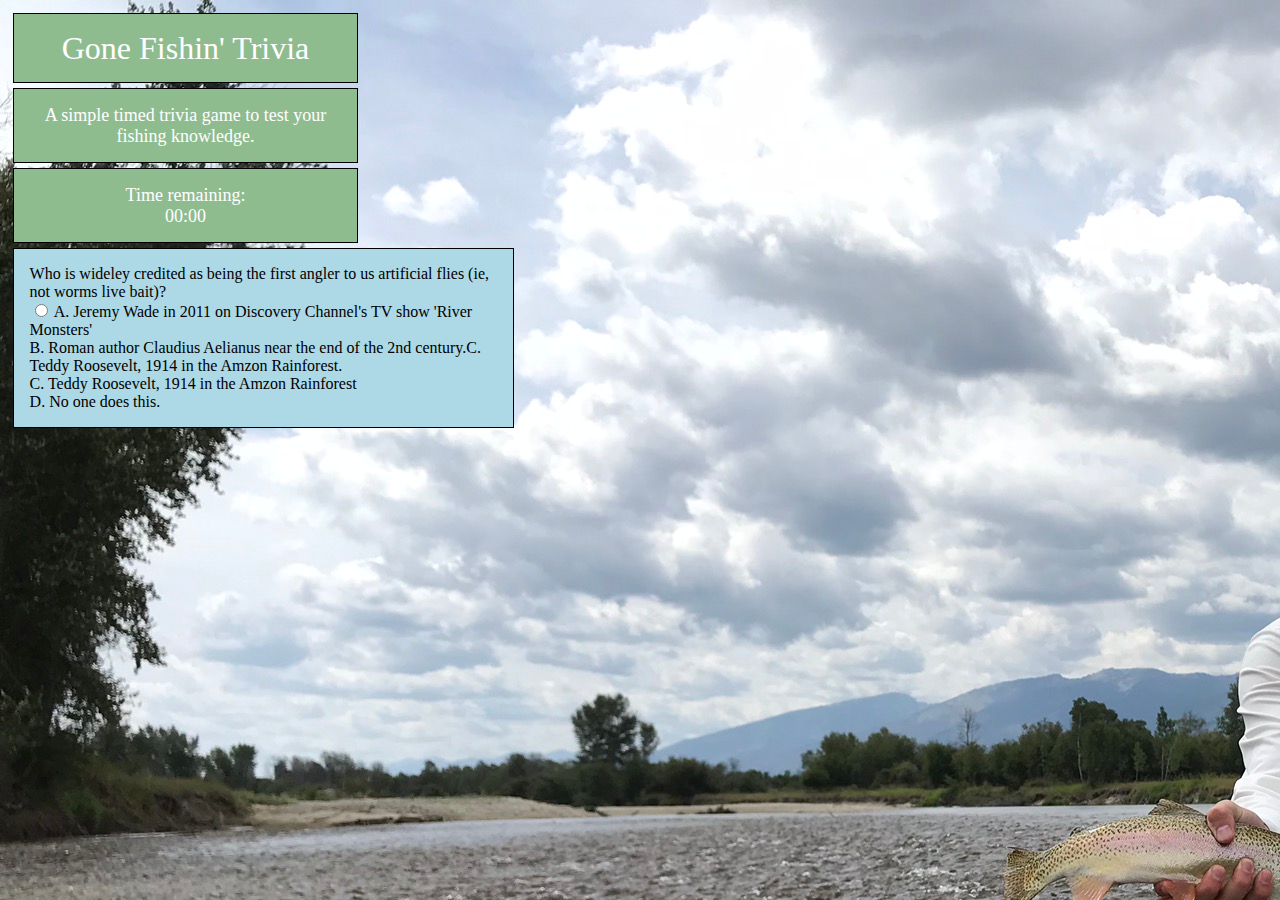
==== index.html @ e8571dda "Make index.html the random array setup, nothardcoded questions" ====
<!DOCTYPE html>
<html lang="en">
  <head>
    <meta charset="UTF-8" />
    <meta name="viewport" content="width=device-width, initial-scale=1.0" />
    <meta http-equiv="X-UA-Compatible" content="ie=edge" />
    <title>Gone fishin' trivia - the Fishing Trivia Game</title>
    <link rel="stylesheet" href="assets/css/style.css" />
  </head>
  <body>
    <div class="container">
      <div class="content">
        <div class="h1">Gone Fishin' Trivia</div>

        <div class="h2">
          A simple timed trivia game to test your fishing knowledge.
        </div>

        <div class="h2 timer">
          Time remaining:
          <div id="timer">00:00</div>
        </div>

        <div id="question-card">
          <div id="question"></div>
          <input type="radio" />
          <span id="choice-A"></span>

          <div id="choice-B"></div>
          <div id="choice-C"></div>
          <div id="choice-D"></div>
        </div>
      </div>
    </div>
    <script
      type="text/javascript"
      src="https://cdnjs.cloudflare.com/ajax/libs/jquery/3.2.1/jquery.min.js"
    ></script>
    <script src="assets/javascript/app.js"></script>
  </body>
</html>
---- assets/css/style.css ----
body {
    background-image: url(../images/IMG_0175.jpg);
}

.content {
    display: inline-block;
}

#question-card {
    background-color: #add8e6;
    margin: 5px;
    width: 60%;
    border: black solid 1px;
    padding: 2%;
}

.h1 {
    color: white;
    background: darkseagreen;
    width: 40%;
    height: auto;
    text-align: center;
    align-content: center;
    margin: 5px;
    border: black solid 1px;
    padding: 2%;
    font-size: xx-large;
}

.h2 {
    color: white;
    background: darkseagreen;
    width: 40%;
    height: auto;
    text-align: center;
    align-content: center;
    border: black solid 1px;
    font-size: large;
    margin: 5px;
    padding: 2%;
}

.h4 {
    margin-bottom: 2%;
}

.q1 {
    background-color: #add8e6;
    margin: 5px;
    width: 60%;
    border: black solid 1px;
    padding: 2%;
}

.q2 {
    background-color: #add8e6;
    margin: 5px;
    width: 60%;
    border: black solid 1px;
    padding: 2%;
}

.q3 {
    background-color: #add8e6;
    margin: 5px;
    width: 60%;
    border: black solid 1px;
    padding: 2%;
}

.q4 {
    background-color: #add8e6;
    margin: 5px;
    width: 60%;
    border: black solid 1px;
    padding: 2%;
}

.q5 {
    background-color: #add8e6;
    margin: 5px;
    width: 60%;
    border: black solid 1px;
    padding: 2%;
}

.q6 {
    background-color: #add8e6;
    margin: 5px;
    width: 60%;
    border: black solid 1px;
    padding: 2%;
}
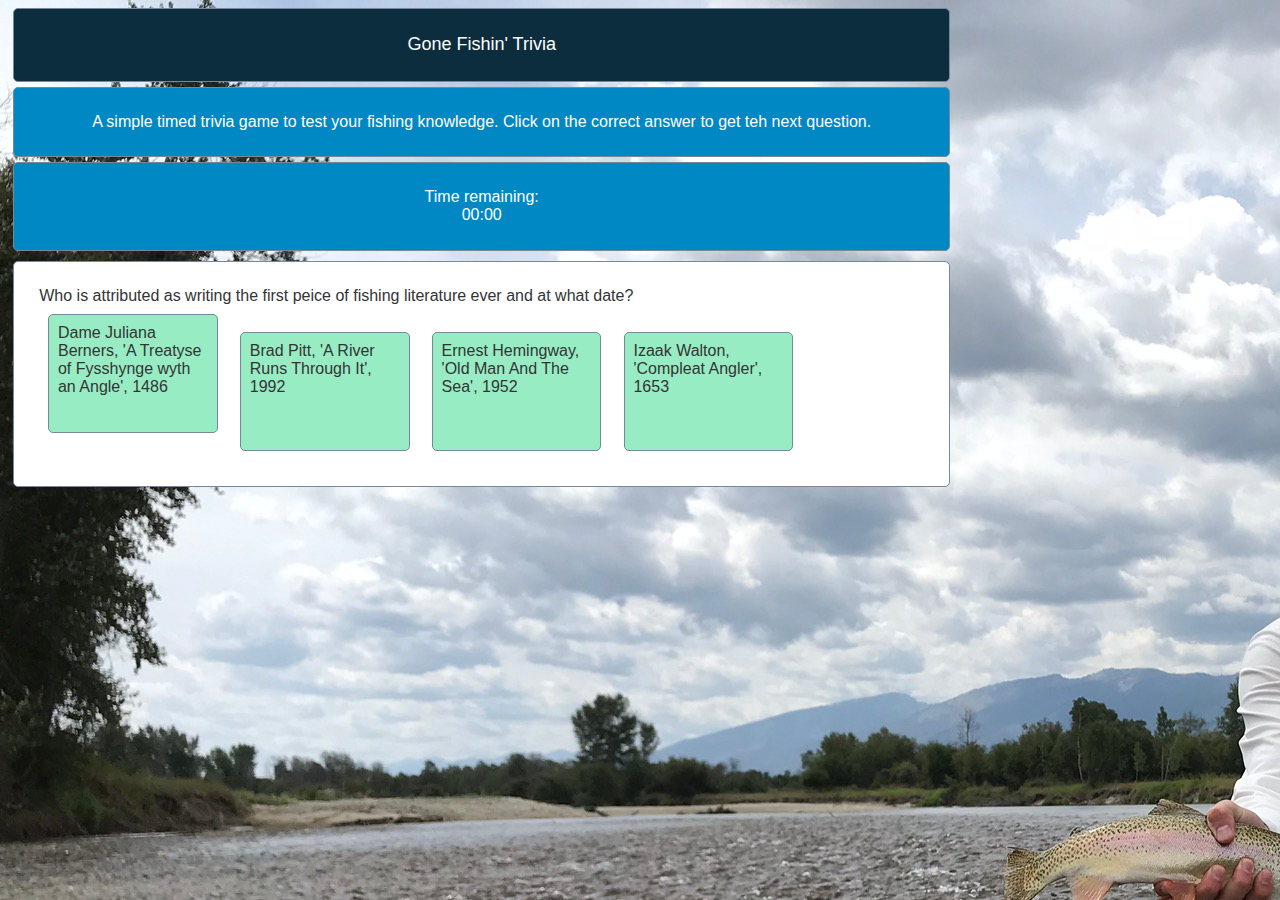
==== commit f11c22bb: "Add choice styling, hover, new boxes, added display inline block" ====
--- a/index.html
+++ b/index.html
@@ -13,19 +13,18 @@
         <div class="h1">Gone Fishin' Trivia</div>
 
         <div class="h2">
-          A simple timed trivia game to test your fishing knowledge.
+          A simple timed trivia game to test your fishing knowledge. Click on
+          the correct answer to get teh next question.
         </div>
 
         <div class="h2 timer">
           Time remaining:
-          <div id="timer">00:00</div>
+          <div id="timer"></div>
         </div>
 
         <div id="question-card">
           <div id="question"></div>
-          <input type="radio" />
-          <span id="choice-A"></span>
-
+          <div id="choice-A"></div>
           <div id="choice-B"></div>
           <div id="choice-C"></div>
           <div id="choice-D"></div>
--- a/assets/css/style.css
+++ b/assets/css/style.css
@@ -1,43 +1,92 @@
 body {
     background-image: url(../images/IMG_0175.jpg);
+    font-family: Helvetica, Arial, sans-serif;
 }
 
-.content {
+.content {}
+
+#question-card {
+    background-color: white;
+    margin: 5px;
+    width: 70%;
+    border: lightslategray solid 1px;
+    padding: 2%;
+    align-content: center;
+    border-radius: 5px;
+    color: #333435;
     display: inline-block;
 }
 
-#question-card {
-    background-color: #add8e6;
-    margin: 5px;
-    width: 60%;
-    border: black solid 1px;
-    padding: 2%;
+#choice-A {
+    background-color: #98ECC3;
+    height: 100px;
+    width: 150px;
+    margin: 1%;
+    border: lightslategray solid 1px;
+    padding: 1%;
+    border-radius: 5px;
+    display: inline-block;
+}
+
+#choice-B {
+    background-color: #98ECC3;
+    height: 100px;
+    width: 150px;
+    margin: 1%;
+    border: lightslategray solid 1px;
+    padding: 1%;
+    border-radius: 5px;
+    display: inline-block;
+}
+
+#choice-C {
+    background-color: #98ECC3;
+    height: 100px;
+    width: 150px;
+    margin: 1%;
+    padding: 1%;
+    border: lightslategray solid 1px;
+    border-radius: 5px;
+    display: inline-block;
+}
+
+#choice-D {
+    background-color: #98ECC3;
+    height: 100px;
+    width: 150px;
+    margin: 1%;
+    padding: 1%;
+    border: lightslategray solid 1px;
+    border-radius: 5px;
+    display: inline-block;
 }
 
 .h1 {
     color: white;
-    background: darkseagreen;
-    width: 40%;
+    background: #0B2D3D;
+    width: 70%;
     height: auto;
     text-align: center;
     align-content: center;
     margin: 5px;
-    border: black solid 1px;
+    border: lightslategray solid 1px;
     padding: 2%;
-    font-size: xx-large;
+    font-size: large;
+    border-radius: 5px;
 }
 
 .h2 {
     color: white;
-    background: darkseagreen;
-    width: 40%;
+    background: #0088c5;
+    width: 70%;
     height: auto;
     text-align: center;
     align-content: center;
-    border: black solid 1px;
-    font-size: large;
+    border: lightslategray solid 1px;
+    font-size: medium;
     margin: 5px;
     padding: 2%;
+    border-radius: 5px;
 }
 
 .h4 {
@@ -47,16 +96,16 @@
 .q1 {
     background-color: #add8e6;
     margin: 5px;
-    width: 60%;
-    border: black solid 1px;
+    width: 70%;
+    border: lightslategray solid 1px;
     padding: 2%;
 }
 
 .q2 {
     background-color: #add8e6;
     margin: 5px;
-    width: 60%;
-    border: black solid 1px;
+    width: 70%;
+    border: lightslategray solid 1px;
     padding: 2%;
 }
 
@@ -64,7 +113,7 @@
     background-color: #add8e6;
     margin: 5px;
     width: 60%;
-    border: black solid 1px;
+    border: lightslategray solid 1px;
     padding: 2%;
 }
 
@@ -72,7 +121,7 @@
     background-color: #add8e6;
     margin: 5px;
     width: 60%;
-    border: black solid 1px;
+    border: lightslategray solid 1px;
     padding: 2%;
 }
 
@@ -80,7 +129,7 @@
     background-color: #add8e6;
     margin: 5px;
     width: 60%;
-    border: black solid 1px;
+    border: lightslategray solid 1px;
     padding: 2%;
 }
 
@@ -88,6 +137,11 @@
     background-color: #add8e6;
     margin: 5px;
     width: 60%;
-    border: black solid 1px;
+    border: lightslategray solid 1px;
     padding: 2%;
+}
+
+#choice-A:hover, #choice-B:hover, #choice-C:hover, #choice-D:hover {
+    background-color: #F16658;
+    color: white;
 }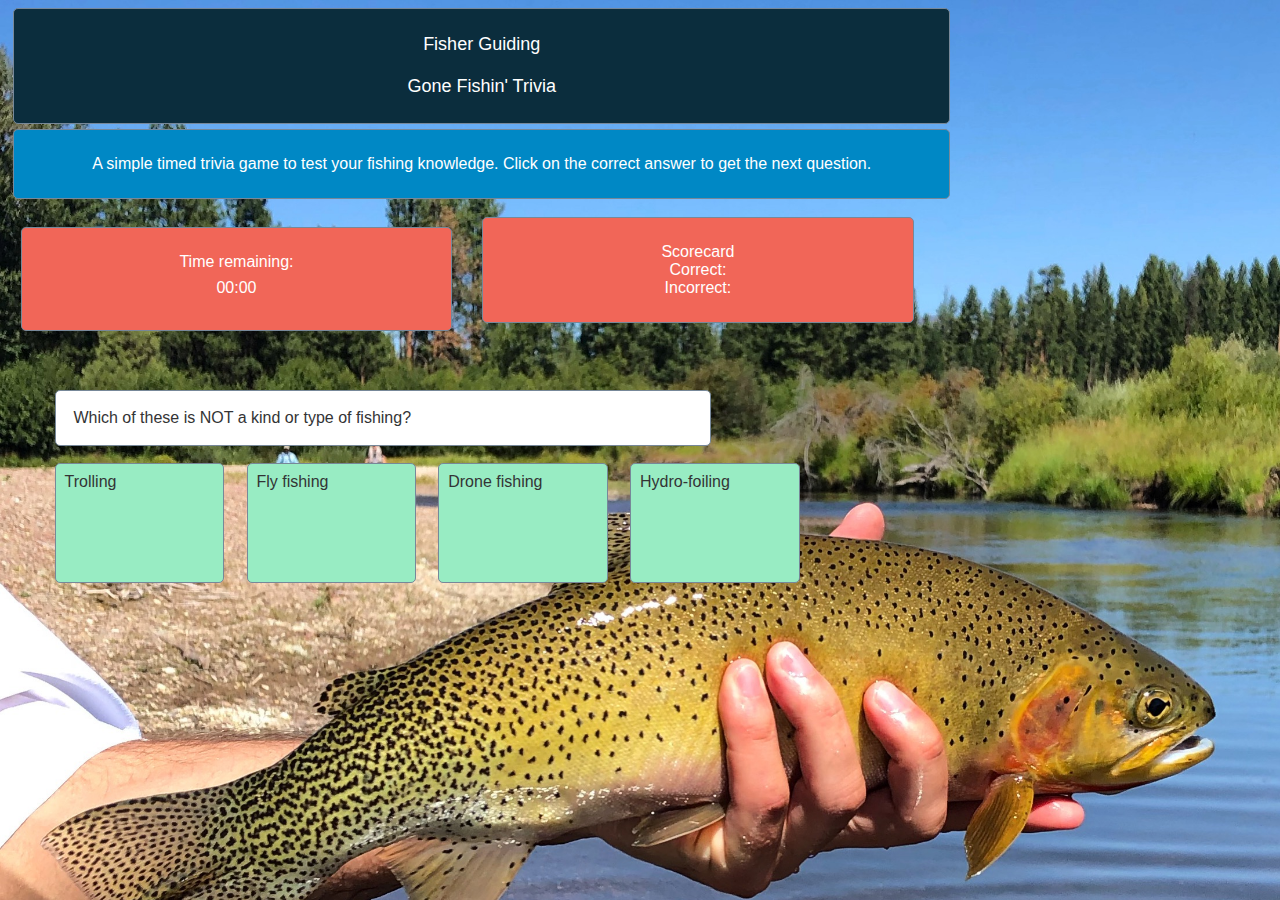
==== commit a4621b0f: "Change background image, more css styling" ====
--- a/index.html
+++ b/index.html
@@ -4,22 +4,36 @@
     <meta charset="UTF-8" />
     <meta name="viewport" content="width=device-width, initial-scale=1.0" />
     <meta http-equiv="X-UA-Compatible" content="ie=edge" />
-    <title>Gone fishin' trivia - the Fishing Trivia Game</title>
+    <title>
+      Fisher Guiding's Gone fishin' trivia - the Fishing Trivia Game
+    </title>
     <link rel="stylesheet" href="assets/css/style.css" />
   </head>
   <body>
     <div class="container">
       <div class="content">
-        <div class="h1">Gone Fishin' Trivia</div>
+        <div class="h1">
+          Fisher Guiding<br />
+          <br />
+          Gone Fishin' Trivia
+        </div>
 
         <div class="h2">
           A simple timed trivia game to test your fishing knowledge. Click on
-          the correct answer to get teh next question.
+          the correct answer to get the next question.
         </div>
 
-        <div class="h2 timer">
+        <div class="timer">
           Time remaining:
           <div id="timer"></div>
+        </div>
+
+        <div id="scoreCard">
+          <div class="p">Scorecard</div>
+
+          <div class="p" id="correct">Correct:</div>
+
+          <div class="p" id="incorrect">Incorrect:</div>
         </div>
 
         <div id="question-card">
--- a/assets/css/style.css
+++ b/assets/css/style.css
@@ -1,19 +1,66 @@
 body {
-    background-image: url(../images/IMG_0175.jpg);
+    background-image: url(../images/05B92C9F-3DEA-4310-B683-B51301C11012.jpeg);
+    background-repeat: no-repeat;
+    background-size: cover;
     font-family: Helvetica, Arial, sans-serif;
 }
 
-.content {}
+.timer {
+    background-color: #F16658;
+    color: white;
+    width: 30%;
+    height: auto;
+    text-align: center;
+    align-content: center;
+    border: lightslategray solid 1px;
+    font-size: medium;
+    margin: 1%;
+    padding: 2%;
+    border-radius: 5px;
+    display: inline-block;
+}
+
+#timer {
+    background-color: #F16658;
+    color: white;
+    height: auto;
+    text-align: center;
+    align-content: center;
+    font-size: medium;
+    padding: 2%;
+}
 
 #question-card {
-    background-color: white;
-    margin: 5px;
+    margin: 1%;
     width: 70%;
-    border: lightslategray solid 1px;
     padding: 2%;
     align-content: center;
     border-radius: 5px;
     color: #333435;
+    display: inline-block;
+}
+
+#question {
+    background-color: white;
+    margin: 1%;
+    width: 70%;
+    padding: 2%;
+    border: lightslategray solid 1px;
+    border-radius: 5px;
+}
+
+#scoreCard {
+    background-color: #F16658;
+    color: white;
+    width: 30%;
+    height: auto;
+    text-align: center;
+    align-content: center;
+    border: lightslategray solid 1px;
+    font-size: medium;
+    margin: 1%;
+    padding: 2%;
+    border-radius: 5px;
     display: inline-block;
 }
 
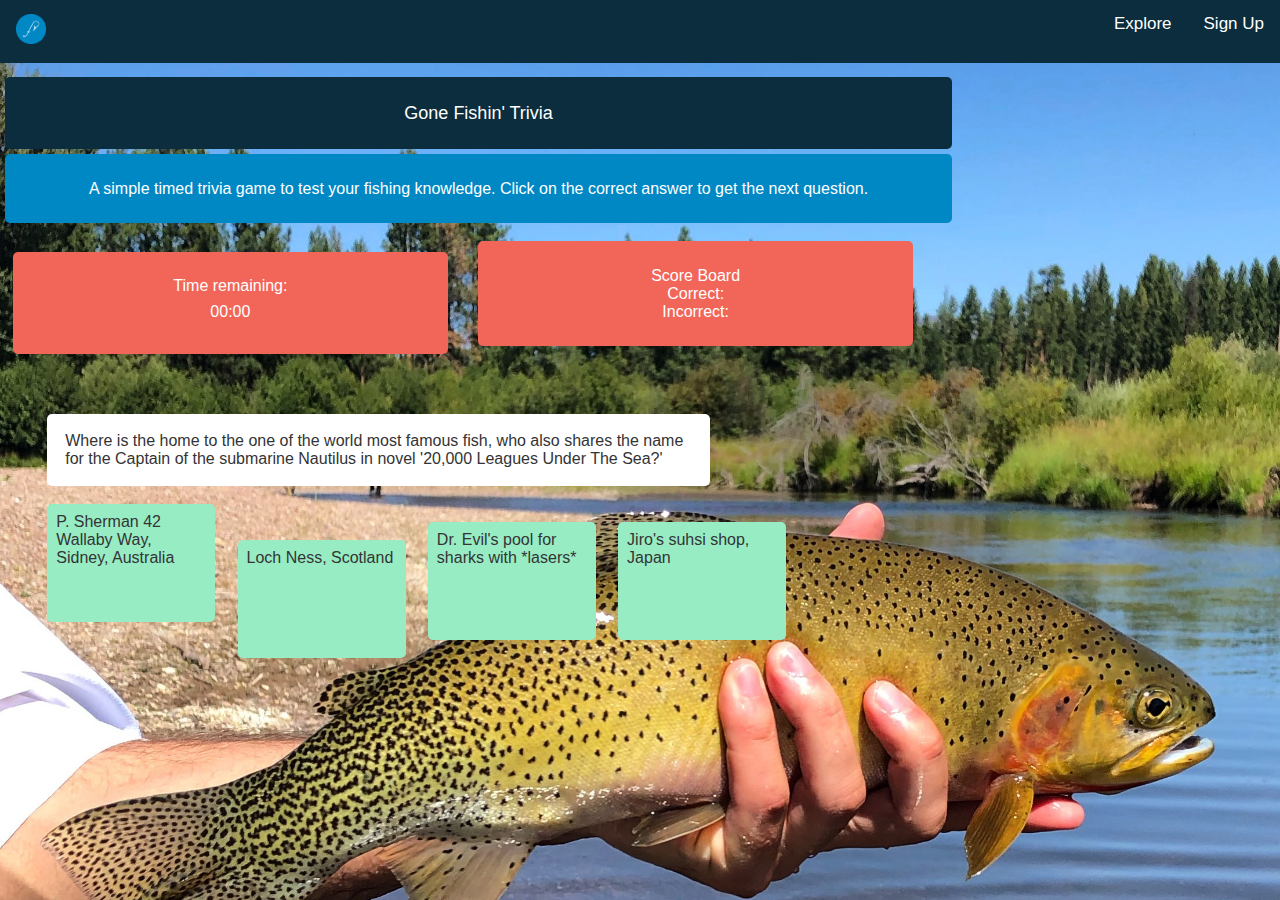
==== commit 0e05b86a: "Add FG styling to game" ====
--- a/index.html
+++ b/index.html
@@ -5,46 +5,64 @@
     <meta name="viewport" content="width=device-width, initial-scale=1.0" />
     <meta http-equiv="X-UA-Compatible" content="ie=edge" />
     <title>
-      Fisher Guiding's Gone fishin' trivia - the Fishing Trivia Game
+      Fisher Guiding's gone fishin' trivia - a fishing guessing game.
     </title>
     <link rel="stylesheet" href="assets/css/style.css" />
   </head>
   <body>
+    <div class="topnav">
+      <a class="active">
+        <img src="assets/images/Fisher_Icon_img.png" alt="Fisher Guiding"
+      /></a>
+
+      <a
+        href="https://www.fisherguiding.com/how-to-book-a-fishing-trip"
+        target="_blank"
+        >Explore</a
+      >
+      <a
+        href="https://www.fisherguiding.com/list-trips-with-fisher"
+        target="_blank"
+        >Sign Up</a
+      >
+    </div>
+
     <div class="container">
-      <div class="content">
-        <div class="h1">
-          Fisher Guiding<br />
-          <br />
-          Gone Fishin' Trivia
-        </div>
+      <br />
+      <br />
+      <br />
+      <br />
+      <div class="h1">
+        Gone Fishin' Trivia
+      </div>
 
-        <div class="h2">
-          A simple timed trivia game to test your fishing knowledge. Click on
-          the correct answer to get the next question.
-        </div>
+      <div class="h2">
+        A simple timed trivia game to test your fishing knowledge. Click on the
+        correct answer to get the next question.
+      </div>
 
-        <div class="timer">
-          Time remaining:
-          <div id="timer"></div>
-        </div>
+      <div class="timer">
+        Time remaining:
+        <div id="timer"></div>
+      </div>
 
-        <div id="scoreCard">
-          <div class="p">Scorecard</div>
+      <div id="scoreCard">
+        <div class="p">Score Board</div>
 
-          <div class="p" id="correct">Correct:</div>
+        <div class="p" id="correct">Correct:</div>
 
-          <div class="p" id="incorrect">Incorrect:</div>
-        </div>
+        <div class="p" id="incorrect">Incorrect:</div>
+      </div>
 
-        <div id="question-card">
-          <div id="question"></div>
-          <div id="choice-A"></div>
-          <div id="choice-B"></div>
-          <div id="choice-C"></div>
-          <div id="choice-D"></div>
-        </div>
+      <div id="question-card">
+        <div id="question"></div>
+        <div id="choice-A"></div>
+        <div id="choice-B"></div>
+        <div id="choice-C"></div>
+        <div id="choice-D"></div>
       </div>
     </div>
+
     <script
       type="text/javascript"
       src="https://cdnjs.cloudflare.com/ajax/libs/jquery/3.2.1/jquery.min.js"
--- a/assets/css/style.css
+++ b/assets/css/style.css
@@ -3,6 +3,8 @@
     background-repeat: no-repeat;
     background-size: cover;
     font-family: Helvetica, Arial, sans-serif;
+    margin: 0;
+    padding: 0;
 }
 
 .timer {
@@ -12,7 +14,6 @@
     height: auto;
     text-align: center;
     align-content: center;
-    border: lightslategray solid 1px;
     font-size: medium;
     margin: 1%;
     padding: 2%;
@@ -45,7 +46,6 @@
     margin: 1%;
     width: 70%;
     padding: 2%;
-    border: lightslategray solid 1px;
     border-radius: 5px;
 }
 
@@ -56,7 +56,6 @@
     height: auto;
     text-align: center;
     align-content: center;
-    border: lightslategray solid 1px;
     font-size: medium;
     margin: 1%;
     padding: 2%;
@@ -69,7 +68,6 @@
     height: 100px;
     width: 150px;
     margin: 1%;
-    border: lightslategray solid 1px;
     padding: 1%;
     border-radius: 5px;
     display: inline-block;
@@ -80,7 +78,6 @@
     height: 100px;
     width: 150px;
     margin: 1%;
-    border: lightslategray solid 1px;
     padding: 1%;
     border-radius: 5px;
     display: inline-block;
@@ -92,7 +89,6 @@
     width: 150px;
     margin: 1%;
     padding: 1%;
-    border: lightslategray solid 1px;
     border-radius: 5px;
     display: inline-block;
 }
@@ -103,9 +99,37 @@
     width: 150px;
     margin: 1%;
     padding: 1%;
-    border: lightslategray solid 1px;
     border-radius: 5px;
     display: inline-block;
+}
+
+.active {
+    background-color: #0B2D3D;
+    font-size: 24px;
+    margin-right: auto;
+}
+
+img {
+    height: 30px;
+    width: auto;
+}
+
+.topnav {
+    overflow: hidden;
+    background-color: #0B2D3D;
+    width: 100%;
+    display: flex;
+    position: fixed;
+}
+
+.topnav a {
+    float: left;
+    color: white;
+    text-align: center;
+    padding: 14px 16px;
+    text-decoration: none;
+    font-size: 17px;
+    border: #cccccc;
 }
 
 .h1 {
@@ -115,11 +139,10 @@
     height: auto;
     text-align: center;
     align-content: center;
-    margin: 5px;
-    border: lightslategray solid 1px;
     padding: 2%;
     font-size: large;
     border-radius: 5px;
+    margin: 5px
 }
 
 .h2 {
@@ -129,7 +152,6 @@
     height: auto;
     text-align: center;
     align-content: center;
-    border: lightslategray solid 1px;
     font-size: medium;
     margin: 5px;
     padding: 2%;
@@ -140,55 +162,13 @@
     margin-bottom: 2%;
 }
 
-.q1 {
-    background-color: #add8e6;
-    margin: 5px;
-    width: 70%;
-    border: lightslategray solid 1px;
-    padding: 2%;
-}
-
-.q2 {
-    background-color: #add8e6;
-    margin: 5px;
-    width: 70%;
-    border: lightslategray solid 1px;
-    padding: 2%;
-}
-
-.q3 {
-    background-color: #add8e6;
-    margin: 5px;
-    width: 60%;
-    border: lightslategray solid 1px;
-    padding: 2%;
-}
-
-.q4 {
-    background-color: #add8e6;
-    margin: 5px;
-    width: 60%;
-    border: lightslategray solid 1px;
-    padding: 2%;
-}
-
-.q5 {
-    background-color: #add8e6;
-    margin: 5px;
-    width: 60%;
-    border: lightslategray solid 1px;
-    padding: 2%;
-}
-
-.q6 {
-    background-color: #add8e6;
-    margin: 5px;
-    width: 60%;
-    border: lightslategray solid 1px;
-    padding: 2%;
-}
-
 #choice-A:hover, #choice-B:hover, #choice-C:hover, #choice-D:hover {
     background-color: #F16658;
     color: white;
+}
+
+.topnav::after {
+    content: "";
+    clear: both;
+    display: table;
 }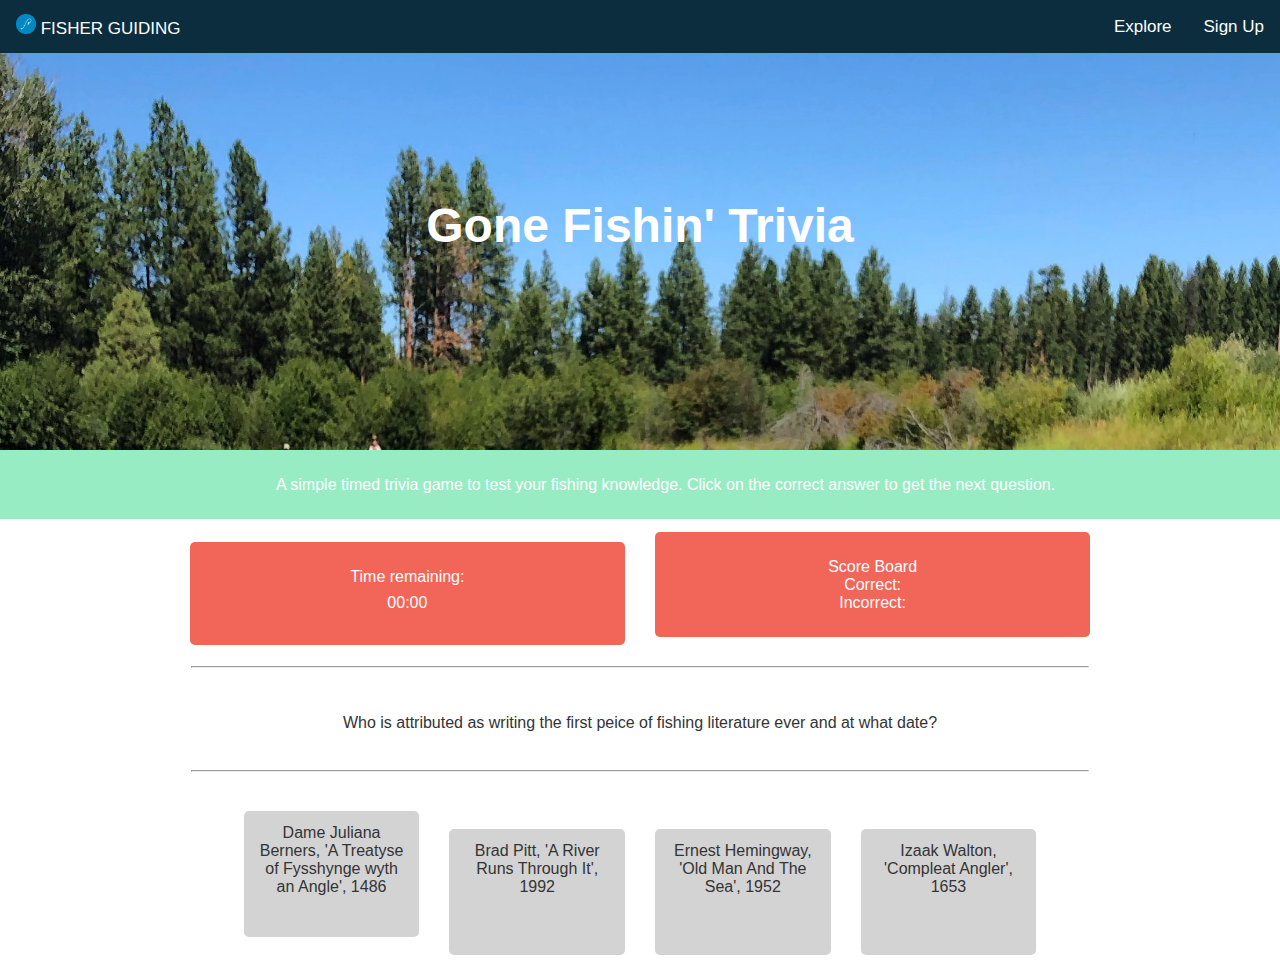
==== commit 04d2879b: "Add FG layout and styling" ====
--- a/index.html
+++ b/index.html
@@ -12,8 +12,9 @@
   <body>
     <div class="topnav">
       <a class="active">
-        <img src="assets/images/Fisher_Icon_img.png" alt="Fisher Guiding"
-      /></a>
+        <img src="assets/images/Fisher_Icon_img.png" alt="Fisher Guiding" />
+        FISHER GUIDING</a
+      >
 
       <a
         href="https://www.fisherguiding.com/how-to-book-a-fishing-trip"
@@ -27,41 +28,45 @@
       >
     </div>
 
-    <div class="container">
-      <br />
-      <br />
-      <br />
-      <br />
-      <div class="h1">
-        Gone Fishin' Trivia
+    <section>
+      <div class="hero">
+        <div class="hero-text">
+          Gone Fishin' Trivia
+        </div>
       </div>
+    </section>
 
+    <main>
       <div class="h2">
         A simple timed trivia game to test your fishing knowledge. Click on the
         correct answer to get the next question.
       </div>
 
-      <div class="timer">
-        Time remaining:
-        <div id="timer"></div>
+      <div class="cards">
+        <div class="timer">
+          Time remaining:
+          <div id="timer"></div>
+        </div>
+
+        <div id="scoreCard">
+          <div class="p">Score Board</div>
+
+          <div class="p" id="correct">Correct:</div>
+
+          <div class="p" id="incorrect">Incorrect:</div>
+        </div>
       </div>
-
-      <div id="scoreCard">
-        <div class="p">Score Board</div>
-
-        <div class="p" id="correct">Correct:</div>
-
-        <div class="p" id="incorrect">Incorrect:</div>
-      </div>
-
+      <hr />
       <div id="question-card">
         <div id="question"></div>
+        <hr />
+        <br />
         <div id="choice-A"></div>
         <div id="choice-B"></div>
         <div id="choice-C"></div>
         <div id="choice-D"></div>
       </div>
-    </div>
+    </main>
 
     <script
       type="text/javascript"
--- a/assets/css/style.css
+++ b/assets/css/style.css
@@ -1,10 +1,35 @@
 body {
+    font-family: Helvetica, Arial, sans-serif;
+    height: 100%;
+    margin: 0;
+}
+
+hr {
+    width: 70%;
+    align-content: center;
+    color: lightgray;
+}
+
+.hero {
     background-image: url(../images/05B92C9F-3DEA-4310-B683-B51301C11012.jpeg);
+    width: 100vw;
+    height: 50vh;
     background-repeat: no-repeat;
+    background-size: auto;
     background-size: cover;
-    font-family: Helvetica, Arial, sans-serif;
-    margin: 0;
-    padding: 0;
+    display: flex;
+    justify-content: center;
+    align-items: center;
+    text-align: center;
+}
+
+.hero-text {
+    color: white;
+    justify-content: center;
+    align-items: center;
+    text-align: center;
+    font-size: 3rem;
+    font-weight: 600;
 }
 
 .timer {
@@ -32,21 +57,25 @@
 }
 
 #question-card {
-    margin: 1%;
-    width: 70%;
-    padding: 2%;
+    width: 100%;
     align-content: center;
     border-radius: 5px;
     color: #333435;
     display: inline-block;
+    justify-content: center;
+    align-items: center;
+    text-align: center;
 }
 
 #question {
     background-color: white;
     margin: 1%;
-    width: 70%;
-    padding: 2%;
-    border-radius: 5px;
+    width: auto;
+    padding: 2%;
+    border-radius: 5px;
+    justify-content: center;
+    align-items: center;
+    text-align: center;
 }
 
 #scoreCard {
@@ -64,7 +93,7 @@
 }
 
 #choice-A {
-    background-color: #98ECC3;
+    background-color: lightgray;
     height: 100px;
     width: 150px;
     margin: 1%;
@@ -74,7 +103,7 @@
 }
 
 #choice-B {
-    background-color: #98ECC3;
+    background-color: lightgray;
     height: 100px;
     width: 150px;
     margin: 1%;
@@ -84,7 +113,7 @@
 }
 
 #choice-C {
-    background-color: #98ECC3;
+    background-color: lightgray;
     height: 100px;
     width: 150px;
     margin: 1%;
@@ -94,32 +123,46 @@
 }
 
 #choice-D {
-    background-color: #98ECC3;
-    height: 100px;
-    width: 150px;
-    margin: 1%;
-    padding: 1%;
-    border-radius: 5px;
-    display: inline-block;
+    background-color: lightgray;
+    height: 100px;
+    width: 150px;
+    margin: 1%;
+    padding: 1%;
+    border-radius: 5px;
+    display: inline-block;
+}
+
+.cards {
+    justify-content: center;
+    align-items: center;
+    text-align: center;
 }
 
 .active {
     background-color: #0B2D3D;
     font-size: 24px;
     margin-right: auto;
+    justify-content: center;
+    align-items: center;
+    text-align: center;
 }
 
 img {
-    height: 30px;
+    height: 20px;
     width: auto;
+    justify-content: center;
+    align-items: center;
 }
 
 .topnav {
     overflow: hidden;
     background-color: #0B2D3D;
-    width: 100%;
+    width: 100vw;
     display: flex;
     position: fixed;
+    justify-content: center;
+    align-items: center;
+    text-align: center;
 }
 
 .topnav a {
@@ -134,28 +177,26 @@
 
 .h1 {
     color: white;
-    background: #0B2D3D;
-    width: 70%;
-    height: auto;
-    text-align: center;
-    align-content: center;
+    width: 100%;
+    height: auto;
+    text-align: center;
+    align-content: center;
+    text-align: center;
     padding: 2%;
     font-size: large;
     border-radius: 5px;
-    margin: 5px
+    margin: 5px;
 }
 
 .h2 {
     color: white;
-    background: #0088c5;
-    width: 70%;
-    height: auto;
-    text-align: center;
-    align-content: center;
-    font-size: medium;
-    margin: 5px;
-    padding: 2%;
-    border-radius: 5px;
+    background: #98ECC3;
+    width: 100vw;
+    height: auto;
+    text-align: center;
+    align-content: center;
+    font-size: medium;
+    padding: 2%;
 }
 
 .h4 {
@@ -163,7 +204,7 @@
 }
 
 #choice-A:hover, #choice-B:hover, #choice-C:hover, #choice-D:hover {
-    background-color: #F16658;
+    background-color: #0088c5;
     color: white;
 }
 
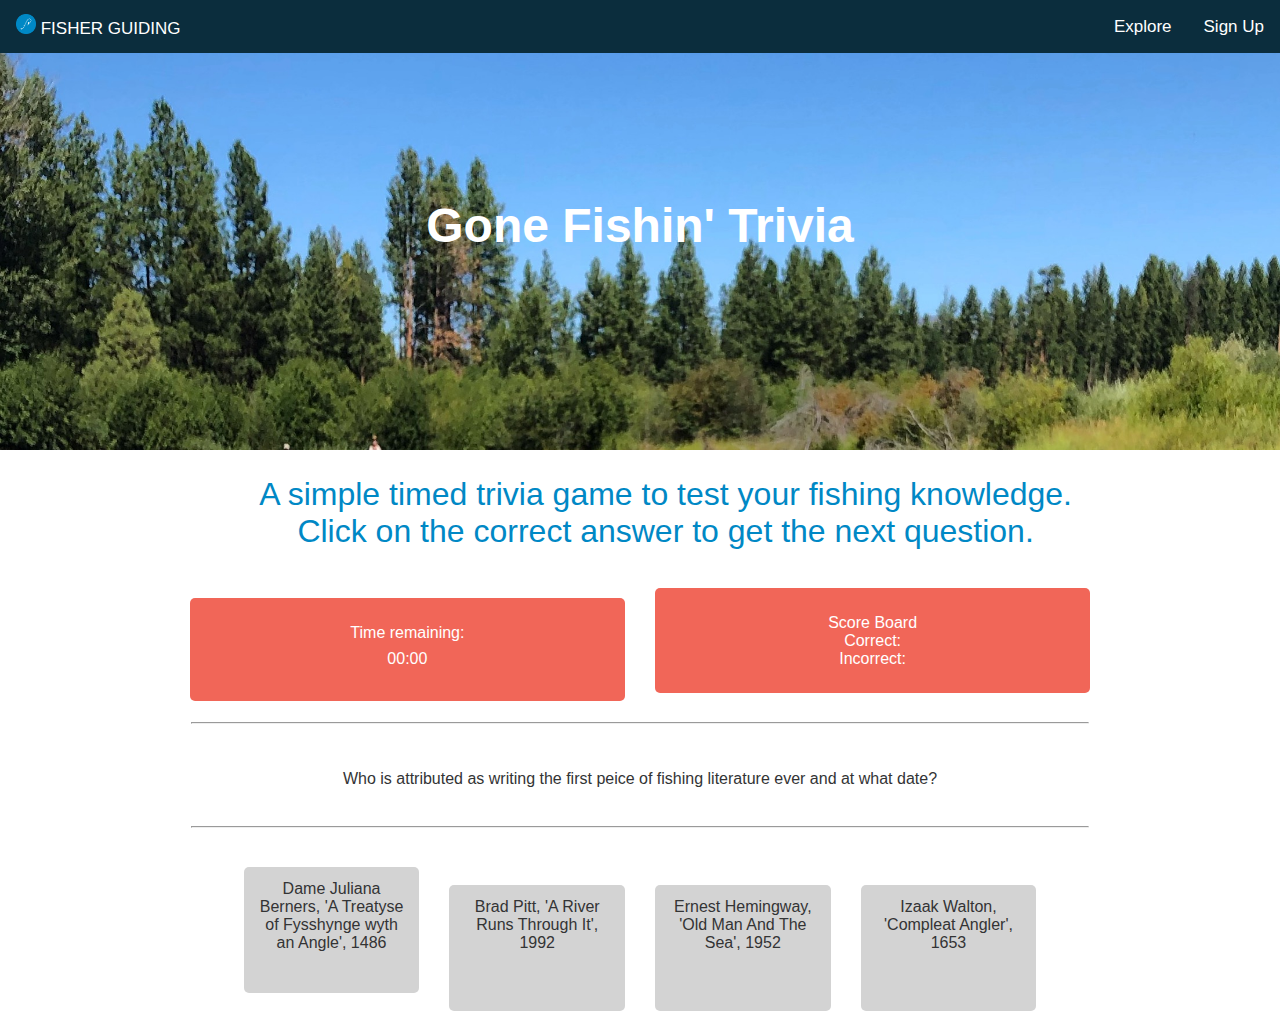
==== commit 0d8cbb5b: "Change h2 formatting" ====
--- a/index.html
+++ b/index.html
@@ -38,8 +38,8 @@
 
     <main>
       <div class="h2">
-        A simple timed trivia game to test your fishing knowledge. Click on the
-        correct answer to get the next question.
+        A simple timed trivia game to test your fishing knowledge. <br />
+        Click on the correct answer to get the next question.
       </div>
 
       <div class="cards">
--- a/assets/css/style.css
+++ b/assets/css/style.css
@@ -189,13 +189,13 @@
 }
 
 .h2 {
-    color: white;
-    background: #98ECC3;
+    color: #0088c5;
     width: 100vw;
     height: auto;
     text-align: center;
     align-content: center;
-    font-size: medium;
+    font-size: 2rem;
+    font-weight: 300;
     padding: 2%;
 }
 
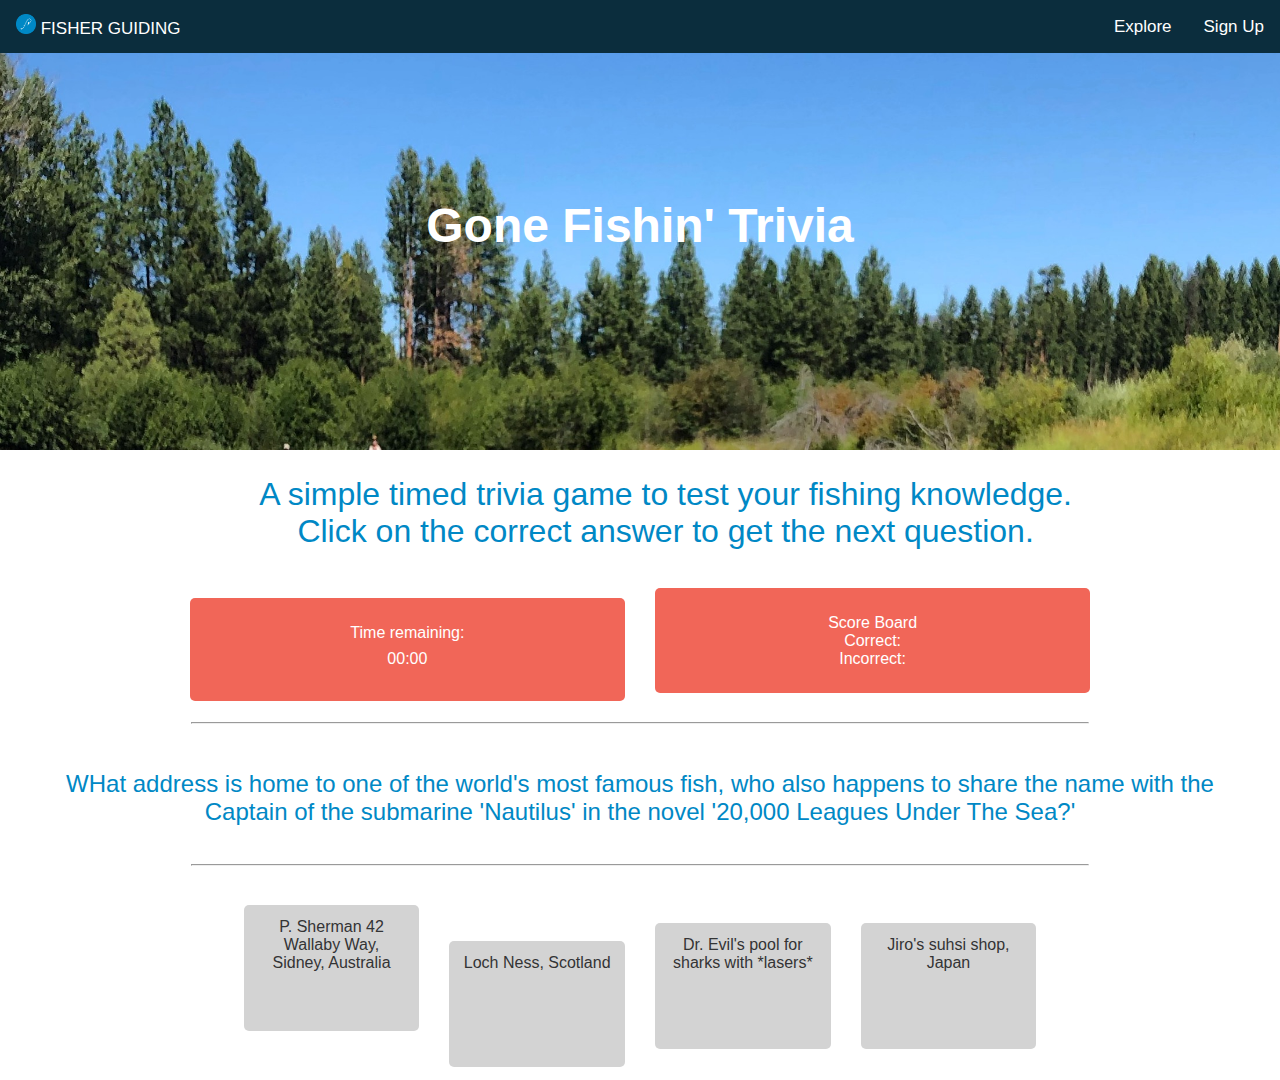
==== commit d6400f15: "add h2 and question styling, HTML question changes" ====
--- a/index.html
+++ b/index.html
@@ -58,7 +58,7 @@
       </div>
       <hr />
       <div id="question-card">
-        <div id="question"></div>
+        <div id="question" class="h3"></div>
         <hr />
         <br />
         <div id="choice-A"></div>
--- a/assets/css/style.css
+++ b/assets/css/style.css
@@ -195,12 +195,19 @@
     text-align: center;
     align-content: center;
     font-size: 2rem;
-    font-weight: 300;
-    padding: 2%;
-}
-
-.h4 {
-    margin-bottom: 2%;
+    font-weight: 500;
+    padding: 2%;
+}
+
+.h3 {
+    color: #0088c5;
+    width: 100vw;
+    height: auto;
+    text-align: center;
+    align-content: center;
+    font-size: 1.5rem;
+    font-weight: 150;
+    padding: 2%;
 }
 
 #choice-A:hover, #choice-B:hover, #choice-C:hover, #choice-D:hover {
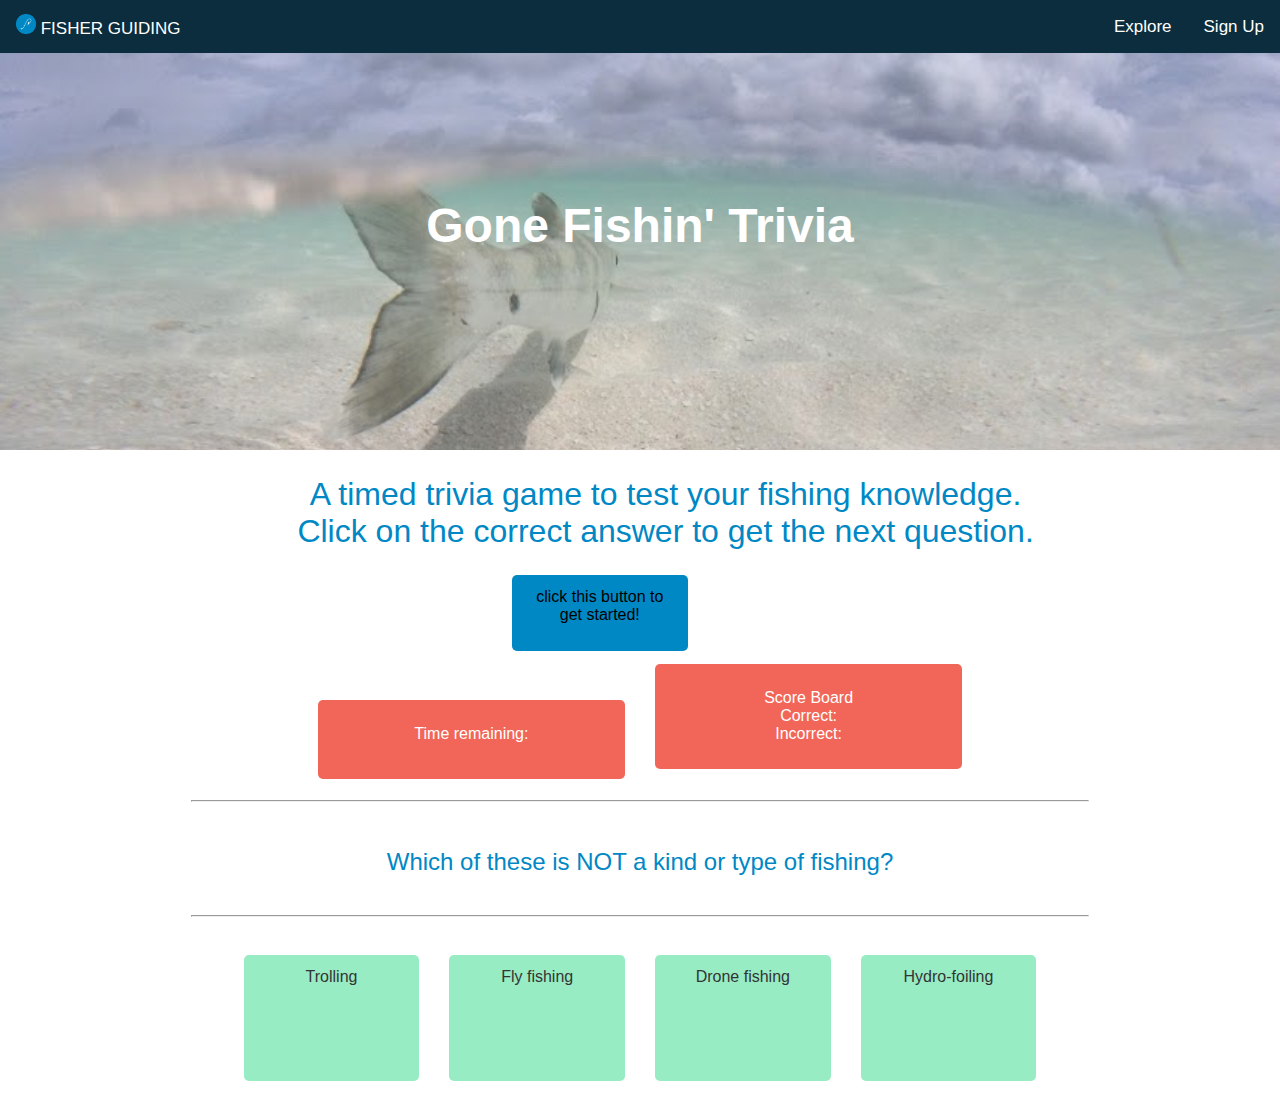
==== commit 19f38b84: "add timer" ====
--- a/index.html
+++ b/index.html
@@ -38,12 +38,14 @@
 
     <main>
       <div class="h2">
-        A simple timed trivia game to test your fishing knowledge. <br />
+        A timed trivia game to test your fishing knowledge. <br />
         Click on the correct answer to get the next question.
       </div>
 
+      <div id="start">click this button to get started!</div>
+
       <div class="cards">
-        <div class="timer">
+        <div class="timerCard">
           Time remaining:
           <div id="timer"></div>
         </div>
--- a/assets/css/style.css
+++ b/assets/css/style.css
@@ -1,222 +1,245 @@
 body {
-    font-family: Helvetica, Arial, sans-serif;
-    height: 100%;
-    margin: 0;
+  font-family: Helvetica, Arial, sans-serif;
+  height: 100%;
+  margin: 0;
 }
 
 hr {
-    width: 70%;
-    align-content: center;
-    color: lightgray;
+  width: 70%;
+  align-content: center;
+  color: lightgray;
 }
 
 .hero {
-    background-image: url(../images/05B92C9F-3DEA-4310-B683-B51301C11012.jpeg);
-    width: 100vw;
-    height: 50vh;
-    background-repeat: no-repeat;
-    background-size: auto;
-    background-size: cover;
-    display: flex;
-    justify-content: center;
-    align-items: center;
-    text-align: center;
+  background-image: url(../images/cuda.jpg);
+  width: 100vw;
+  height: 50vh;
+  background-repeat: no-repeat;
+  background-size: auto;
+  background-size: cover;
+  display: flex;
+  justify-content: center;
+  align-items: center;
+  text-align: center;
 }
 
 .hero-text {
-    color: white;
-    justify-content: center;
-    align-items: center;
-    text-align: center;
-    font-size: 3rem;
-    font-weight: 600;
-}
-
-.timer {
-    background-color: #F16658;
-    color: white;
-    width: 30%;
-    height: auto;
-    text-align: center;
-    align-content: center;
-    font-size: medium;
-    margin: 1%;
-    padding: 2%;
-    border-radius: 5px;
-    display: inline-block;
+  color: white;
+  justify-content: center;
+  align-items: center;
+  text-align: center;
+  font-size: 3rem;
+  font-weight: 600;
+}
+
+.timerCard {
+  background-color: #f16658;
+  color: white;
+  width: 20%;
+  height: auto;
+  text-align: center;
+  align-content: center;
+  font-size: medium;
+  margin: 1%;
+  padding: 2%;
+  border-radius: 5px;
+  display: inline-block;
 }
 
 #timer {
-    background-color: #F16658;
-    color: white;
-    height: auto;
-    text-align: center;
-    align-content: center;
-    font-size: medium;
-    padding: 2%;
+  background-color: #f16658;
+  color: white;
+  height: auto;
+  text-align: center;
+  align-content: center;
+  font-size: medium;
+  padding: 2%;
+}
+
+#start {
+  background-color: #0088c5;
+  height: 50px;
+  width: 150px;
+  margin-left: 40%;
+  padding: 1%;
+  border-radius: 5px;
+  display: inline-block;
+
+  justify-content: center;
+  align-items: center;
+  text-align: center;
 }
 
 #question-card {
-    width: 100%;
-    align-content: center;
-    border-radius: 5px;
-    color: #333435;
-    display: inline-block;
-    justify-content: center;
-    align-items: center;
-    text-align: center;
+  width: 100%;
+  align-content: center;
+  border-radius: 5px;
+  color: #333435;
+  display: inline-block;
+  justify-content: center;
+  align-items: center;
+  text-align: center;
 }
 
 #question {
-    background-color: white;
-    margin: 1%;
-    width: auto;
-    padding: 2%;
-    border-radius: 5px;
-    justify-content: center;
-    align-items: center;
-    text-align: center;
+  background-color: white;
+  margin: 1%;
+  width: auto;
+  padding: 2%;
+  border-radius: 5px;
+  justify-content: center;
+  align-items: center;
+  text-align: center;
 }
 
 #scoreCard {
-    background-color: #F16658;
-    color: white;
-    width: 30%;
-    height: auto;
-    text-align: center;
-    align-content: center;
-    font-size: medium;
-    margin: 1%;
-    padding: 2%;
-    border-radius: 5px;
-    display: inline-block;
+  background-color: #f16658;
+  color: white;
+  width: 20%;
+  height: auto;
+  text-align: center;
+  align-content: center;
+  font-size: medium;
+  margin: 1%;
+  padding: 2%;
+  border-radius: 5px;
+  display: inline-block;
 }
 
 #choice-A {
-    background-color: lightgray;
-    height: 100px;
-    width: 150px;
-    margin: 1%;
-    padding: 1%;
-    border-radius: 5px;
-    display: inline-block;
+  background-color: #98ecc3;
+  height: 100px;
+  width: 150px;
+  margin: 1%;
+  padding: 1%;
+  border-radius: 5px;
+  display: inline-block;
 }
 
 #choice-B {
-    background-color: lightgray;
-    height: 100px;
-    width: 150px;
-    margin: 1%;
-    padding: 1%;
-    border-radius: 5px;
-    display: inline-block;
+  background-color: #98ecc3;
+  height: 100px;
+  width: 150px;
+  margin: 1%;
+  padding: 1%;
+  border-radius: 5px;
+  display: inline-block;
 }
 
 #choice-C {
-    background-color: lightgray;
-    height: 100px;
-    width: 150px;
-    margin: 1%;
-    padding: 1%;
-    border-radius: 5px;
-    display: inline-block;
+  background-color: #98ecc3;
+  height: 100px;
+  width: 150px;
+  margin: 1%;
+  padding: 1%;
+  border-radius: 5px;
+  display: inline-block;
 }
 
 #choice-D {
-    background-color: lightgray;
-    height: 100px;
-    width: 150px;
-    margin: 1%;
-    padding: 1%;
-    border-radius: 5px;
-    display: inline-block;
+  background-color: #98ecc3;
+  height: 100px;
+  width: 150px;
+  margin: 1%;
+  padding: 1%;
+  border-radius: 5px;
+  display: inline-block;
 }
 
 .cards {
-    justify-content: center;
-    align-items: center;
-    text-align: center;
+  justify-content: center;
+  align-items: center;
+  text-align: center;
 }
 
 .active {
-    background-color: #0B2D3D;
-    font-size: 24px;
-    margin-right: auto;
-    justify-content: center;
-    align-items: center;
-    text-align: center;
+  background-color: #0b2d3d;
+  font-size: 24px;
+  margin-right: auto;
+  justify-content: center;
+  align-items: center;
+  text-align: center;
 }
 
 img {
-    height: 20px;
-    width: auto;
-    justify-content: center;
-    align-items: center;
+  height: 20px;
+  width: auto;
+  justify-content: center;
+  align-items: center;
 }
 
 .topnav {
-    overflow: hidden;
-    background-color: #0B2D3D;
-    width: 100vw;
-    display: flex;
-    position: fixed;
-    justify-content: center;
-    align-items: center;
-    text-align: center;
+  overflow: hidden;
+  background-color: #0b2d3d;
+  width: 100vw;
+  display: flex;
+  position: fixed;
+  justify-content: center;
+  align-items: center;
+  text-align: center;
 }
 
 .topnav a {
-    float: left;
-    color: white;
-    text-align: center;
-    padding: 14px 16px;
-    text-decoration: none;
-    font-size: 17px;
-    border: #cccccc;
+  float: left;
+  color: white;
+  text-align: center;
+  padding: 14px 16px;
+  text-decoration: none;
+  font-size: 17px;
+  border: #cccccc;
+  justify-content: center;
+  align-items: center;
+  text-align: center;
 }
 
 .h1 {
-    color: white;
-    width: 100%;
-    height: auto;
-    text-align: center;
-    align-content: center;
-    text-align: center;
-    padding: 2%;
-    font-size: large;
-    border-radius: 5px;
-    margin: 5px;
+  color: white;
+  width: 100%;
+  height: auto;
+  text-align: center;
+  align-content: center;
+  text-align: center;
+  padding: 2%;
+  font-size: large;
+  border-radius: 5px;
+  margin: 5px;
 }
 
 .h2 {
-    color: #0088c5;
-    width: 100vw;
-    height: auto;
-    text-align: center;
-    align-content: center;
-    font-size: 2rem;
-    font-weight: 500;
-    padding: 2%;
+  color: #0088c5;
+  width: 100vw;
+  height: auto;
+  text-align: center;
+  align-content: center;
+  font-size: 2rem;
+  font-weight: 500;
+  padding: 2%;
 }
 
 .h3 {
-    color: #0088c5;
-    width: 100vw;
-    height: auto;
-    text-align: center;
-    align-content: center;
-    font-size: 1.5rem;
-    font-weight: 150;
-    padding: 2%;
-}
-
-#choice-A:hover, #choice-B:hover, #choice-C:hover, #choice-D:hover {
-    background-color: #0088c5;
-    color: white;
-}
-
+  color: #0088c5;
+  width: 100vw;
+  height: auto;
+  text-align: center;
+  align-content: center;
+  font-size: 1.5rem;
+  font-weight: 150;
+  padding: 2%;
+}
+
+#choice-A:hover,
+#choice-B:hover,
+#choice-C:hover,
+#choice-D:hover {
+  background-color: #0088c5;
+  color: white;
+}
+
+#start:hover {
+  background-color: #98ecc3;
+}
 .topnav::after {
-    content: "";
-    clear: both;
-    display: table;
-}+  content: "";
+  clear: both;
+  display: table;
+}
